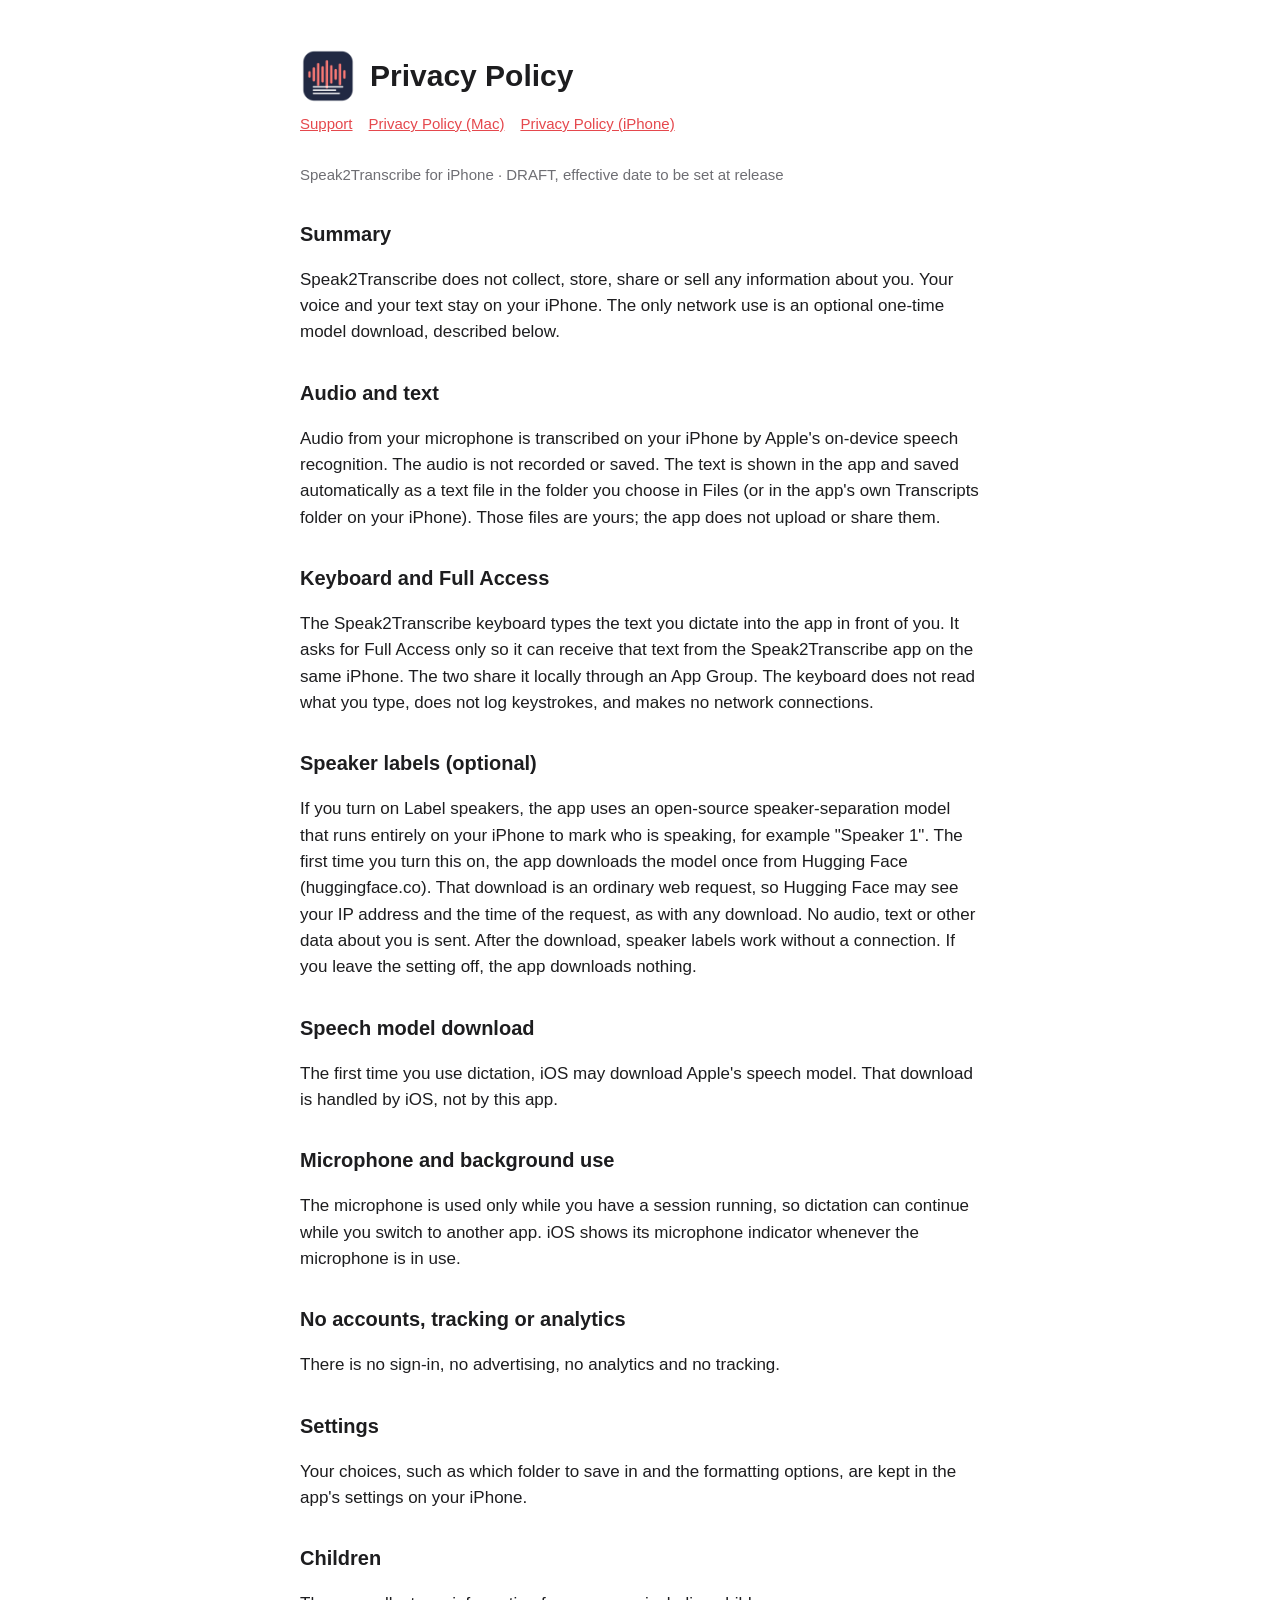
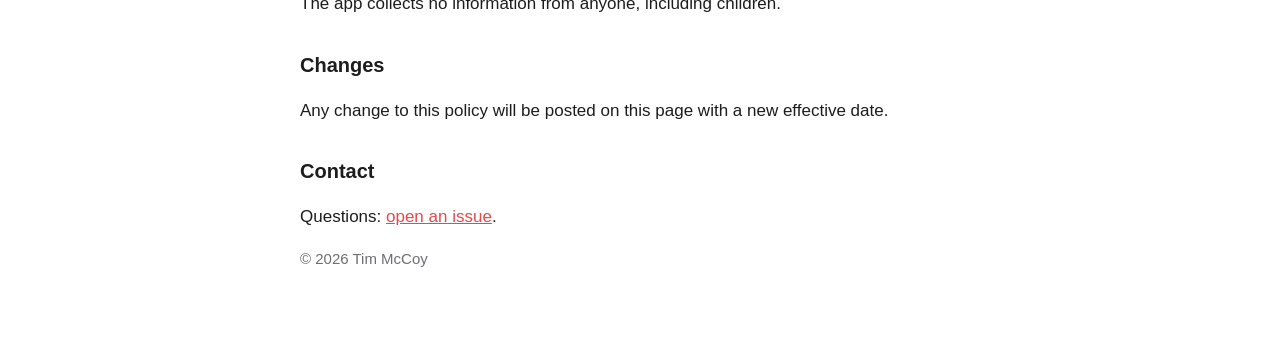
==== privacy-ios.html @ 73b15cbc "Add draft iPhone privacy policy page Covers on-device dictation, the keyboard's Full Access, the opt" ====
<!doctype html>
<html lang="en">
<head>
<meta charset="utf-8">
<meta name="viewport" content="width=device-width, initial-scale=1">
<title>Speak2Transcribe for iPhone Privacy</title>
<link rel="stylesheet" href="style.css">
</head>
<body>
<main>
<header><img src="icon.png" alt=""><h1>Privacy Policy</h1></header>
<nav><a href="index.html">Support</a><a href="privacy.html">Privacy Policy (Mac)</a><a href="privacy-ios.html">Privacy Policy (iPhone)</a></nav>
<p class="muted">Speak2Transcribe for iPhone · DRAFT, effective date to be set at release</p>

<h2>Summary</h2>
<p>Speak2Transcribe does not collect, store, share or sell any information about you. Your voice and your text stay on your iPhone. The only network use is an optional one-time model download, described below.</p>

<h2>Audio and text</h2>
<p>Audio from your microphone is transcribed on your iPhone by Apple's on-device speech recognition. The audio is not recorded or saved. The text is shown in the app and saved automatically as a text file in the folder you choose in Files (or in the app's own Transcripts folder on your iPhone). Those files are yours; the app does not upload or share them.</p>

<h2>Keyboard and Full Access</h2>
<p>The Speak2Transcribe keyboard types the text you dictate into the app in front of you. It asks for Full Access only so it can receive that text from the Speak2Transcribe app on the same iPhone. The two share it locally through an App Group. The keyboard does not read what you type, does not log keystrokes, and makes no network connections.</p>

<h2>Speaker labels (optional)</h2>
<p>If you turn on Label speakers, the app uses an open-source speaker-separation model that runs entirely on your iPhone to mark who is speaking, for example "Speaker 1". The first time you turn this on, the app downloads the model once from Hugging Face (huggingface.co). That download is an ordinary web request, so Hugging Face may see your IP address and the time of the request, as with any download. No audio, text or other data about you is sent. After the download, speaker labels work without a connection. If you leave the setting off, the app downloads nothing.</p>

<h2>Speech model download</h2>
<p>The first time you use dictation, iOS may download Apple's speech model. That download is handled by iOS, not by this app.</p>

<h2>Microphone and background use</h2>
<p>The microphone is used only while you have a session running, so dictation can continue while you switch to another app. iOS shows its microphone indicator whenever the microphone is in use.</p>

<h2>No accounts, tracking or analytics</h2>
<p>There is no sign-in, no advertising, no analytics and no tracking.</p>

<h2>Settings</h2>
<p>Your choices, such as which folder to save in and the formatting options, are kept in the app's settings on your iPhone.</p>

<h2>Children</h2>
<p>The app collects no information from anyone, including children.</p>

<h2>Changes</h2>
<p>Any change to this policy will be posted on this page with a new effective date.</p>

<h2>Contact</h2>
<p>Questions: <a href="https://github.com/spurious-cox/speak2transcribe-support/issues">open an issue</a>.</p>

<p class="muted">© 2026 Tim McCoy</p>
</main>
</body>
</html>
---- style.css ----
:root { color-scheme: light dark; --fg: #1d1d1f; --muted: #6e6e73; --bg: #ffffff; --accent: #e5484d; }
@media (prefers-color-scheme: dark) { :root { --fg: #f5f5f7; --muted: #a1a1a6; --bg: #1c1c1e; } }
body { margin: 0; background: var(--bg); color: var(--fg); font: 17px/1.55 -apple-system, BlinkMacSystemFont, "Helvetica Neue", sans-serif; }
main { max-width: 680px; margin: 0 auto; padding: 48px 20px 64px; }
header { display: flex; align-items: center; gap: 14px; margin-bottom: 8px; }
header img { width: 56px; height: 56px; }
h1 { font-size: 30px; margin: 0; }
h2 { font-size: 20px; margin: 32px 0 8px; }
p, li { color: var(--fg); }
.muted { color: var(--muted); font-size: 15px; }
a { color: var(--accent); }
nav { margin: 4px 0 28px; font-size: 15px; }
nav a { margin-right: 16px; }
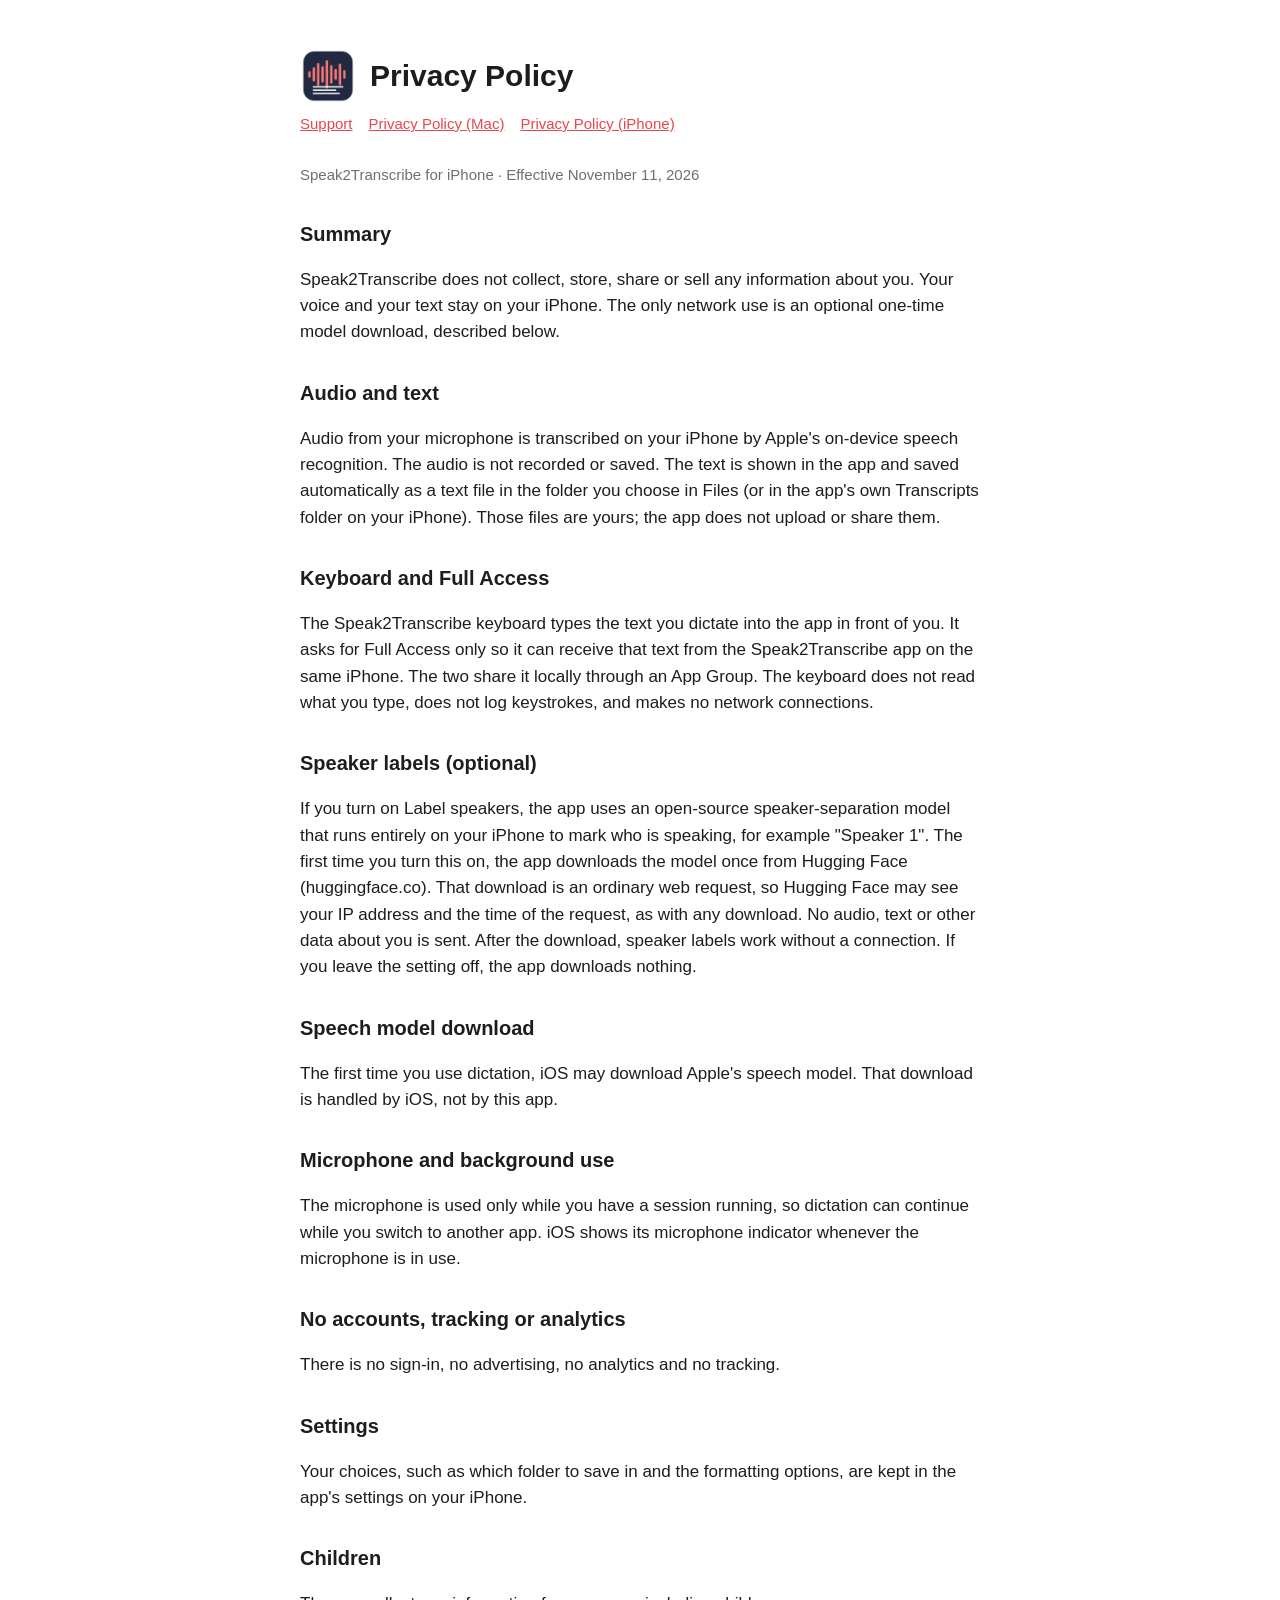
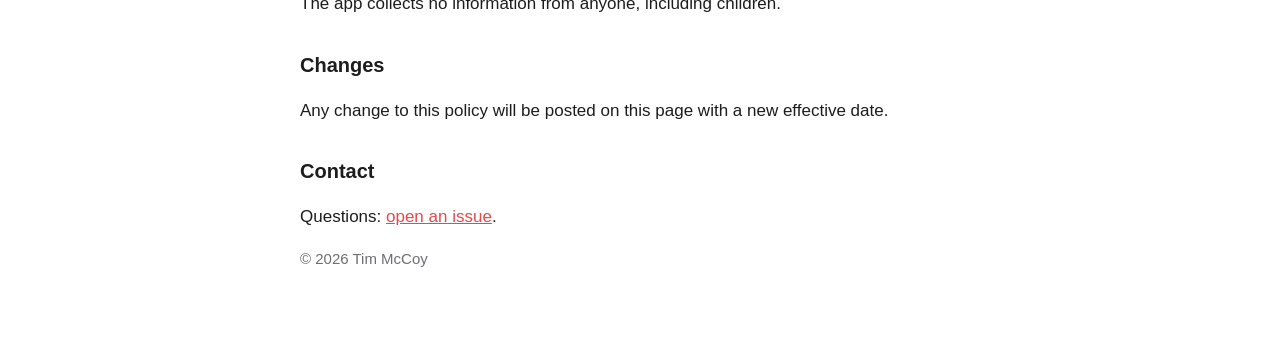
==== commit c5c34dbe: "Set the iPhone privacy policy effective date to November 11, 2026 Co-Authored-By: Claude Sonnet 5.5 " ====
--- a/privacy-ios.html
+++ b/privacy-ios.html
@@ -10,7 +10,7 @@
 <main>
 <header><img src="icon.png" alt=""><h1>Privacy Policy</h1></header>
 <nav><a href="index.html">Support</a><a href="privacy.html">Privacy Policy (Mac)</a><a href="privacy-ios.html">Privacy Policy (iPhone)</a></nav>
-<p class="muted">Speak2Transcribe for iPhone · DRAFT, effective date to be set at release</p>
+<p class="muted">Speak2Transcribe for iPhone · Effective November 11, 2026</p>
 
 <h2>Summary</h2>
 <p>Speak2Transcribe does not collect, store, share or sell any information about you. Your voice and your text stay on your iPhone. The only network use is an optional one-time model download, described below.</p>
